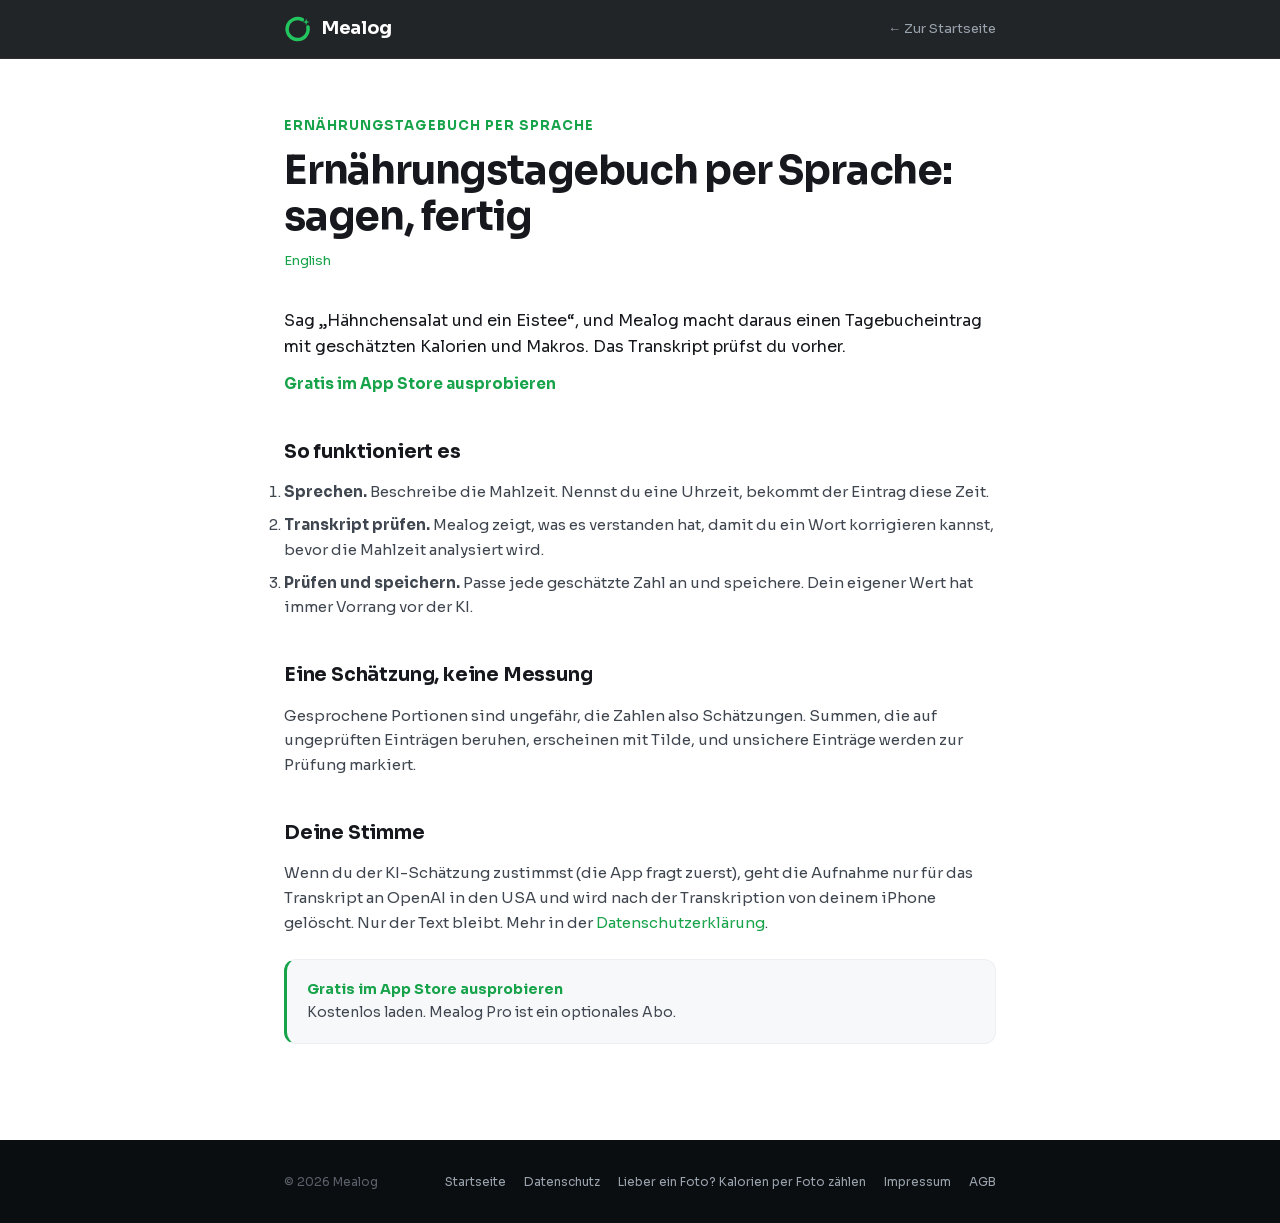
==== ernaehrungstagebuch-per-sprache.html @ 8f1f8e96 "site: 2 EN/DE intent page pairs (photo calorie log, voice food diary), footer links, sitemap (#900, " ====
<!DOCTYPE html>
<html lang="de"><head>
<meta charset="utf-8">
<meta name="viewport" content="width=device-width, initial-scale=1">
<title>Ernährungstagebuch per Sprache auf dem iPhone | Mealog</title>
<meta name="description" content="Mahlzeit einsprechen, Mealog legt sie mit geschätzten Kalorien und Makros an. Das Transkript korrigierst du, bevor etwas analysiert wird.">
<meta name="apple-itunes-app" content="app-id=6800812845, app-argument=https://vskromny.github.io/mealog-website/ernaehrungstagebuch-per-sprache.html">
<meta name="theme-color" content="#0B0E11">
<meta name="robots" content="index,follow">
<link rel="canonical" href="https://vskromny.github.io/mealog-website/ernaehrungstagebuch-per-sprache.html">
<link rel="alternate" hreflang="en" href="https://vskromny.github.io/mealog-website/voice-food-diary.html">
<link rel="alternate" hreflang="de" href="https://vskromny.github.io/mealog-website/ernaehrungstagebuch-per-sprache.html">
<link rel="alternate" hreflang="x-default" href="https://vskromny.github.io/mealog-website/voice-food-diary.html">
<link rel="icon" type="image/svg+xml" href="assets/logo/mealog-icon.svg">
<link rel="icon" type="image/png" sizes="32x32" href="assets/logo/favicon-32.png">
<link rel="apple-touch-icon" sizes="180x180" href="assets/logo/favicon-180.png">
<link rel="stylesheet" href="assets/pages.css">
</head>
<body>
<div class="nav"><div class="nav-in">
  <a class="brand" href="./"><img src="assets/logo/mealog-logo.svg" alt="" width="28" height="28"><span>Mealog</span></a>
  <a class="back" href="./">← Zur Startseite</a>
</div></div>
<main>
<div class="eyebrow">Ernährungstagebuch per Sprache</div>
<h1>Ernährungstagebuch per Sprache: sagen, fertig</h1>
<div class="dateline"><a href="voice-food-diary.html">English</a></div>
<p class="lead">Sag „Hähnchensalat und ein Eistee“, und Mealog macht daraus einen Tagebucheintrag mit geschätzten Kalorien und Makros. Das Transkript prüfst du vorher.</p>
<p><a href="https://apps.apple.com/app/id6800812845?pt=10114007&amp;ct=web-voice-de&amp;mt=8"><strong>Gratis im App Store ausprobieren</strong></a></p>
<h2>So funktioniert es</h2>
<ol><li><strong>Sprechen.</strong> Beschreibe die Mahlzeit. Nennst du eine Uhrzeit, bekommt der Eintrag diese Zeit.</li><li><strong>Transkript prüfen.</strong> Mealog zeigt, was es verstanden hat, damit du ein Wort korrigieren kannst, bevor die Mahlzeit analysiert wird.</li><li><strong>Prüfen und speichern.</strong> Passe jede geschätzte Zahl an und speichere. Dein eigener Wert hat immer Vorrang vor der KI.</li></ol>
<h2>Eine Schätzung, keine Messung</h2>
<p>Gesprochene Portionen sind ungefähr, die Zahlen also Schätzungen. Summen, die auf ungeprüften Einträgen beruhen, erscheinen mit Tilde, und unsichere Einträge werden zur Prüfung markiert.</p>
<h2>Deine Stimme</h2>
<p>Wenn du der KI-Schätzung zustimmst (die App fragt zuerst), geht die Aufnahme nur für das Transkript an OpenAI in den USA und wird nach der Transkription von deinem iPhone gelöscht. Nur der Text bleibt. Mehr in der <a href="privacy.de.html">Datenschutzerklärung</a>.</p>
<div class="callout">
<p><a href="https://apps.apple.com/app/id6800812845?pt=10114007&amp;ct=web-voice-de&amp;mt=8"><strong>Gratis im App Store ausprobieren</strong></a><br>Kostenlos laden. Mealog Pro ist ein optionales Abo.</p>
</div>
</main>
<footer><div class="foot-in">
  <span>© 2026 Mealog</span>
  <nav>
    <a href="./">Startseite</a>
    <a href="privacy.de.html">Datenschutz</a>
    <a href="kalorien-per-foto-zaehlen.html">Lieber ein Foto? Kalorien per Foto zählen</a>
    <a href="index.html#impressum">Impressum</a>
    <a href="terms.html">AGB</a>
  </nav>
</div></footer>
</body></html>
---- assets/pages.css ----
/* Shared styles for the standalone legal pages. The landing page carries its
   own inline styles; these pages are plain HTML with no runtime. */
@font-face {
  font-family: 'Sora'; font-style: normal; font-weight: 400; font-display: swap;
  src: url("sora-latin-ext.woff2") format('woff2');
  unicode-range: U+0100-02BA, U+02BD-02C5, U+02C7-02CC, U+02CE-02D7, U+02DD-02FF, U+0304, U+0308, U+0329, U+1D00-1DBF, U+1E00-1E9F, U+1EF2-1EFF, U+2020, U+20A0-20AB, U+20AD-20C0, U+2113, U+2C60-2C7F, U+A720-A7FF;
}
@font-face {
  font-family: 'Sora'; font-style: normal; font-weight: 400; font-display: swap;
  src: url("sora-latin.woff2") format('woff2');
  unicode-range: U+0000-00FF, U+0131, U+0152-0153, U+02BB-02BC, U+02C6, U+02DA, U+02DC, U+0304, U+0308, U+0329, U+2000-206F, U+20AC, U+2122, U+2191, U+2193, U+2212, U+2215, U+FEFF, U+FFFD;
}
@font-face {
  font-family: 'Sora'; font-style: normal; font-weight: 700; font-display: swap;
  src: url("sora-latin-ext.woff2") format('woff2');
  unicode-range: U+0100-02BA, U+02BD-02C5, U+02C7-02CC, U+02CE-02D7, U+02DD-02FF, U+0304, U+0308, U+0329, U+1D00-1DBF, U+1E00-1E9F, U+1EF2-1EFF, U+2020, U+20A0-20AB, U+20AD-20C0, U+2113, U+2C60-2C7F, U+A720-A7FF;
}
@font-face {
  font-family: 'Sora'; font-style: normal; font-weight: 700; font-display: swap;
  src: url("sora-latin.woff2") format('woff2');
  unicode-range: U+0000-00FF, U+0131, U+0152-0153, U+02BB-02BC, U+02C6, U+02DA, U+02DC, U+0304, U+0308, U+0329, U+2000-206F, U+20AC, U+2122, U+2191, U+2193, U+2212, U+2215, U+FEFF, U+FFFD;
}

* { margin: 0; padding: 0; box-sizing: border-box; }
body {
  background: #fff; color: #16181D; font-family: 'Sora', -apple-system, BlinkMacSystemFont, sans-serif;
  -webkit-font-smoothing: antialiased; line-height: 1.65;
}
a { color: #16A34A; text-decoration: none; }
a:hover { color: #15803D; }

.nav { position: sticky; top: 0; z-index: 50; background: rgba(11,14,17,.9); backdrop-filter: blur(14px); border-bottom: 1px solid rgba(255,255,255,.06); }
.nav-in { max-width: 760px; margin: 0 auto; padding: 14px 24px; display: flex; align-items: center; justify-content: space-between; gap: 16px; }
.brand { display: flex; align-items: center; gap: 10px; }
.brand span { font-weight: 800; font-size: 18px; color: #fff; letter-spacing: -.02em; }
.nav a.back { font-size: 13px; color: #9AA4AE; }
.nav a.back:hover { color: #4ADE80; }

main { max-width: 760px; margin: 0 auto; padding: 56px 24px 72px; }
.eyebrow { font-size: 13px; font-weight: 700; color: #16A34A; letter-spacing: .08em; text-transform: uppercase; margin-bottom: 12px; }
h1 { font-size: clamp(28px,5vw,40px); font-weight: 800; letter-spacing: -.03em; line-height: 1.15; margin-bottom: 10px; }
.dateline { font-size: 13px; color: #8A929C; margin-bottom: 36px; }
h2 { font-size: 19px; font-weight: 700; letter-spacing: -.01em; margin: 40px 0 12px; }
h3 { font-size: 15px; font-weight: 700; margin: 22px 0 8px; }
p, li { font-size: 15px; color: #3F464F; text-wrap: pretty; }
p + p { margin-top: 12px; }
ul { margin: 12px 0 0 20px; }
li { margin-bottom: 8px; }
.lead { font-size: 16px; color: #16181D; }
.callout { background: #F7F8FA; border: 1px solid #ECEEF1; border-left: 3px solid #16A34A; border-radius: 12px; padding: 18px 20px; margin: 24px 0; }
.callout p { font-size: 14px; }
address { font-style: normal; font-size: 15px; color: #3F464F; margin-top: 12px; line-height: 1.8; }

footer { background: #0B0E11; color: #5A616B; }
.foot-in { max-width: 760px; margin: 0 auto; padding: 32px 24px; display: flex; flex-wrap: wrap; gap: 12px 24px; justify-content: space-between; align-items: center; font-size: 12px; }
.foot-in nav { display: flex; gap: 18px; }
.foot-in a { color: #9AA4AE; }
.foot-in a:hover { color: #4ADE80; }
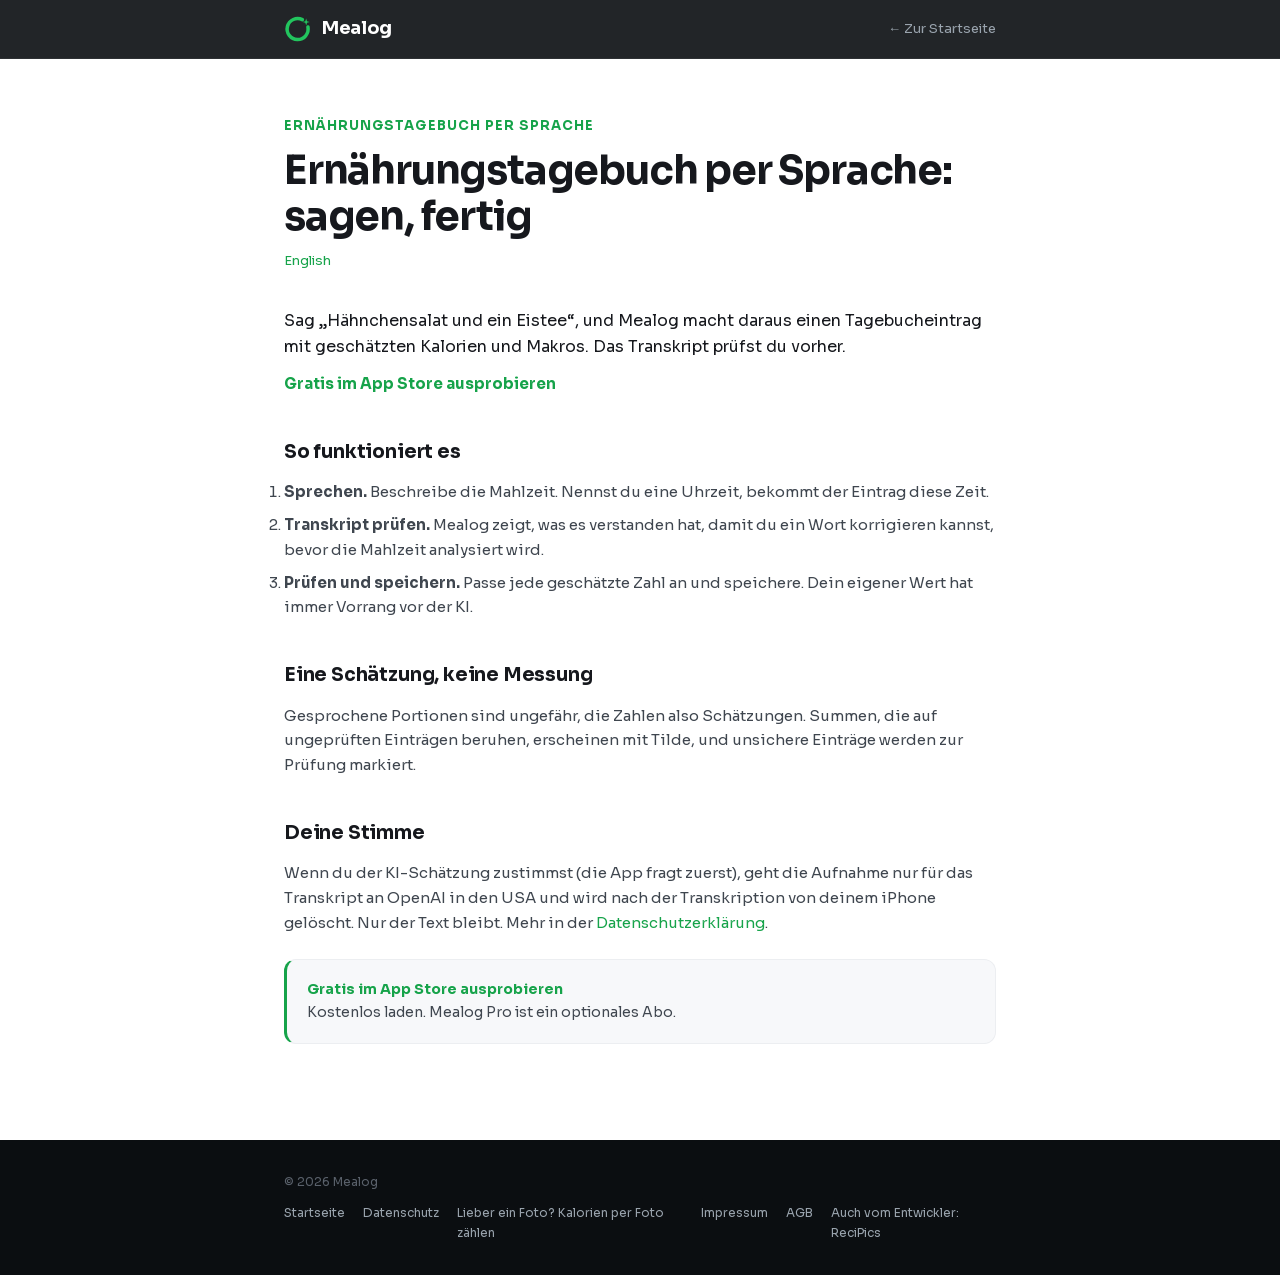
==== commit bda503ae: "site: footer cross-link 'Also from the developer: ReciPics' to recipics.app on all pages, EN+DE (#10" ====
--- a/ernaehrungstagebuch-per-sprache.html
+++ b/ernaehrungstagebuch-per-sprache.html
@@ -45,6 +45,7 @@
     <a href="kalorien-per-foto-zaehlen.html">Lieber ein Foto? Kalorien per Foto zählen</a>
     <a href="index.html#impressum">Impressum</a>
     <a href="terms.html">AGB</a>
+    <a href="https://recipics.app/">Auch vom Entwickler: ReciPics</a>
   </nav>
 </div></footer>
 </body></html>
